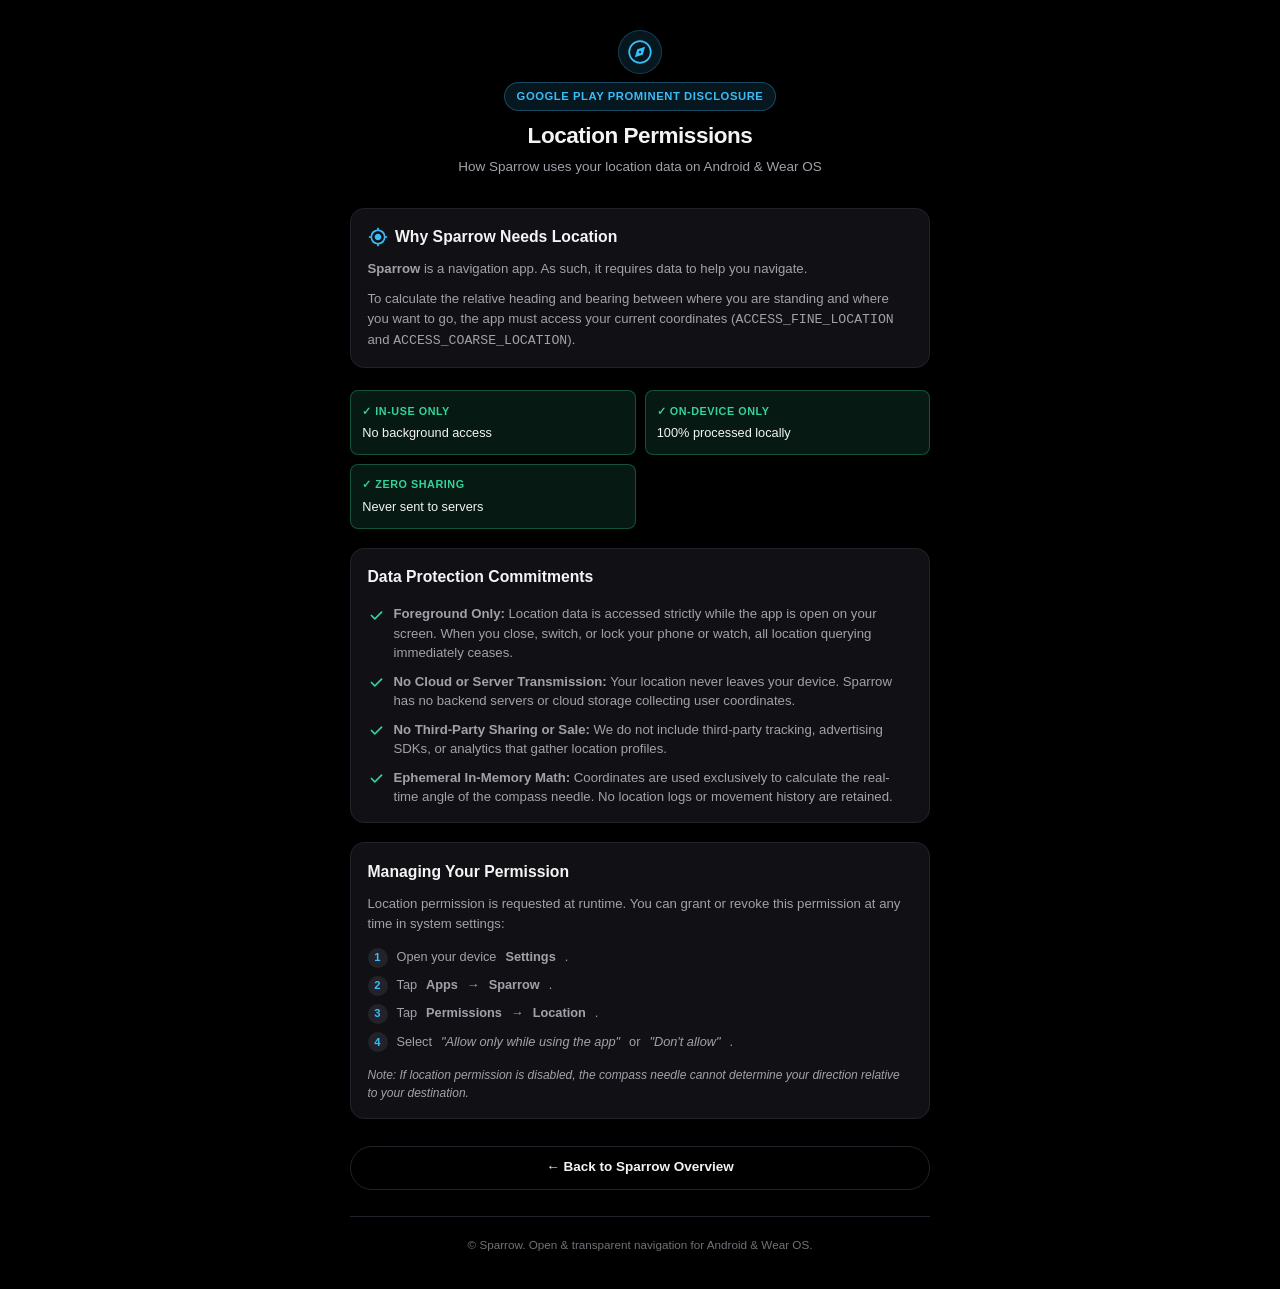
==== permissions.html @ 3d713e50 "permissions" ====
<!DOCTYPE html>
<html lang="en">

<head>
  <meta charset="UTF-8">
  <meta name="viewport" content="width=device-width, initial-scale=1.0, viewport-fit=cover">
  <meta name="description"
    content="Sparrow App - Location Permissions & Prominent Privacy Disclosure for Android & Wear OS.">
  <meta name="theme-color" content="#000000">
  <title>Sparrow - Location Permission & Privacy Disclosure</title>
  <link rel="stylesheet" href="css/style.css">
</head>

<body>

  <main class="container">
    <!-- Header -->
    <header class="header">
      <div class="brand-icon" aria-label="Sparrow Compass Icon">
        <!-- Google Material Icon: explore (compass) -->
        <svg xmlns="http://www.w3.org/2000/svg" viewBox="0 -960 960 960" fill="currentColor">
          <path d="m303-303 270-83 83-270-270 83-83 270Zm176.76-137q-16.76 0-28.26-11.74-11.5-11.73-11.5-28.5 0-16.76 11.74-28.26 11.73-11.5 28.5-11.5 16.76 0 28.26 11.74 11.5 11.73 11.5 28.5 0 16.76-11.74 28.26-11.73 11.5-28.5 11.5Zm.51 360q-82.74 0-155.5-31.5Q252-143 197.5-197.5t-86-127.34Q80-397.68 80-480.5t31.5-155.66Q143-709 197.5-763t127.34-85.5Q397.68-880 480.5-880t155.66 31.5Q709-817 763-763t85.5 127Q880-563 880-480.27q0 82.74-31.5 155.5Q817-252 763-197.68q-54 54.31-127 86Q563-80 480.27-80Zm.22-60Q622-140 721-239.49q99-99.48 99-241Q820-622 721-721t-240.51-99q-141.52 0-241 99Q140-622 140-480.49q0 141.52 99.49 241 99.48 99.49 241 99.49ZM480-480Z"/>
        </svg>
      </div>
      <div class="prominent-badge">Google Play Prominent Disclosure</div>
      <h1 class="app-title">Location Permissions</h1>
      <p class="app-tagline">How Sparrow uses your location data on Android &amp; Wear&nbsp;OS</p>
    </header>

    <!-- Core Purpose Card -->
    <section class="card" aria-labelledby="purpose-heading">
      <h2 id="purpose-heading" class="card-title">
        <span class="card-title-icon">
          <!-- Compass Target Icon -->
          <svg xmlns="http://www.w3.org/2000/svg" viewBox="0 0 24 24" fill="currentColor">
            <path
              d="M12 8c-2.21 0-4 1.79-4 4s1.79 4 4 4 4-1.79 4-4-1.79-4-4-4zm8.94 3A8.994 8.994 0 0 0 13 3.06V1h-2v2.06A8.994 8.994 0 0 0 3.06 11H1v2h2.06A8.994 8.994 0 0 0 11 20.94V23h2v-2.06A8.994 8.994 0 0 0 20.94 13H23v-2h-2.06zM12 19c-3.87 0-7-3.13-7-7s3.13-7 7-7 7 3.13 7 7-3.13 7-7 7z" />
          </svg>
        </span>
        Why Sparrow Needs Location
      </h2>
      <p class="card-desc">
        <strong>Sparrow</strong> is a navigation app. As such, it requires data to help you navigate.
      </p>
      <p class="card-desc">
        To calculate the relative heading and bearing between where you are standing and where you want to go, the app
        must access your current coordinates (<code>ACCESS_FINE_LOCATION</code> and
        <code>ACCESS_COARSE_LOCATION</code>).
      </p>
    </section>

    <!-- Key Guarantees Pills -->
    <section class="pills-grid" aria-label="Key Privacy Guarantees">
      <div class="pill-card highlight-green">
        <span class="pill-label">✓ In-Use Only</span>
        <span class="pill-value">No background access</span>
      </div>
      <div class="pill-card highlight-green">
        <span class="pill-label">✓ On-Device Only</span>
        <span class="pill-value">100% processed locally</span>
      </div>
      <div class="pill-card highlight-green">
        <span class="pill-label">✓ Zero Sharing</span>
        <span class="pill-value">Never sent to servers</span>
      </div>
    </section>

    <!-- Privacy & Usage Commitments -->
    <section class="card" aria-labelledby="disclosure-heading">
      <h2 id="disclosure-heading" class="card-title">Data Protection Commitments</h2>
      <ul class="policy-list">
        <li class="policy-item">
          <span class="bullet-check">
            <svg xmlns="http://www.w3.org/2000/svg" viewBox="0 0 20 20" fill="currentColor">
              <path fill-rule="evenodd"
                d="M16.707 5.293a1 1 0 010 1.414l-8 8a1 1 0 01-1.414 0l-4-4a1 1 0 011.414-1.414L8 12.586l7.293-7.293a1 1 0 011.414 0z"
                clip-rule="evenodd" />
            </svg>
          </span>
          <div>
            <strong>Foreground Only:</strong> Location data is accessed strictly while the app is open on your screen.
            When you close, switch, or lock your phone or watch, all location querying immediately ceases.
          </div>
        </li>
        <li class="policy-item">
          <span class="bullet-check">
            <svg xmlns="http://www.w3.org/2000/svg" viewBox="0 0 20 20" fill="currentColor">
              <path fill-rule="evenodd"
                d="M16.707 5.293a1 1 0 010 1.414l-8 8a1 1 0 01-1.414 0l-4-4a1 1 0 011.414-1.414L8 12.586l7.293-7.293a1 1 0 011.414 0z"
                clip-rule="evenodd" />
            </svg>
          </span>
          <div>
            <strong>No Cloud or Server Transmission:</strong> Your location never leaves your device. Sparrow has no
            backend servers or cloud storage collecting user coordinates.
          </div>
        </li>
        <li class="policy-item">
          <span class="bullet-check">
            <svg xmlns="http://www.w3.org/2000/svg" viewBox="0 0 20 20" fill="currentColor">
              <path fill-rule="evenodd"
                d="M16.707 5.293a1 1 0 010 1.414l-8 8a1 1 0 01-1.414 0l-4-4a1 1 0 011.414-1.414L8 12.586l7.293-7.293a1 1 0 011.414 0z"
                clip-rule="evenodd" />
            </svg>
          </span>
          <div>
            <strong>No Third-Party Sharing or Sale:</strong> We do not include third-party tracking, advertising SDKs,
            or analytics that gather location profiles.
          </div>
        </li>
        <li class="policy-item">
          <span class="bullet-check">
            <svg xmlns="http://www.w3.org/2000/svg" viewBox="0 0 20 20" fill="currentColor">
              <path fill-rule="evenodd"
                d="M16.707 5.293a1 1 0 010 1.414l-8 8a1 1 0 01-1.414 0l-4-4a1 1 0 011.414-1.414L8 12.586l7.293-7.293a1 1 0 011.414 0z"
                clip-rule="evenodd" />
            </svg>
          </span>
          <div>
            <strong>Ephemeral In-Memory Math:</strong> Coordinates are used exclusively to calculate the real-time angle
            of the compass needle. No location logs or movement history are retained.
          </div>
        </li>
      </ul>
    </section>

    <!-- How to Manage / Revoke -->
    <section class="card" aria-labelledby="manage-heading">
      <h2 id="manage-heading" class="card-title">Managing Your Permission</h2>
      <p class="card-desc">
        Location permission is requested at runtime. You can grant or revoke this permission at any time in system
        settings:
      </p>

      <ol class="step-list">
        <li class="step-item">Open your device <strong>Settings</strong>.</li>
        <li class="step-item">Tap <strong>Apps</strong> &rarr; <strong>Sparrow</strong>.</li>
        <li class="step-item">Tap <strong>Permissions</strong> &rarr; <strong>Location</strong>.</li>
        <li class="step-item">Select <em>"Allow only while using the app"</em> or <em>"Don't allow"</em>.</li>
      </ol>
      <p class="card-desc" style="font-size: 0.8rem; margin-top: 0.25rem;">
        <em>Note: If location permission is disabled, the compass needle cannot determine your direction relative to
          your destination.</em>
      </p>
    </section>

    <!-- Navigation / Actions -->
    <nav class="nav-links" aria-label="Page Navigation">
      <a href="index.html" class="btn btn-secondary">
        &larr; Back to Sparrow Overview
      </a>
    </nav>

    <!-- Footer -->
    <footer class="footer">
      <p>&copy; Sparrow. Open &amp; transparent navigation for Android &amp; Wear&nbsp;OS.</p>
    </footer>
  </main>

</body>

</html>
---- css/style.css ----
/* ==========================================================================
   Sparrow - Minimalist, AMOLED & Wear OS Optimized Stylesheet
   Designed for high legibility on round smartwatches and standard viewports.
   ========================================================================== */

:root {
  --bg-color: #000000;
  --surface-color: #111115;
  --surface-border: #22222a;
  --text-primary: #f4f4f5;
  --text-secondary: #a1a1aa;
  --text-muted: #71717a;
  
  --accent-cyan: #38bdf8;
  --accent-cyan-bg: rgba(56, 189, 248, 0.12);
  --accent-emerald: #34d399;
  --accent-emerald-bg: rgba(52, 211, 153, 0.12);
  --accent-amber: #fbbf24;
  --accent-amber-bg: rgba(251, 191, 36, 0.12);
  
  --font-family: -apple-system, BlinkMacSystemFont, "Segoe UI", Roboto, "Helvetica Neue", Arial, sans-serif;
  --radius-sm: 8px;
  --radius-md: 14px;
  --radius-full: 9999px;
  
  --safe-padding-x: 1.25rem;
  --safe-padding-y: 1.5rem;
}

*, *::before, *::after {
  box-sizing: border-box;
  margin: 0;
  padding: 0;
}

html {
  background-color: var(--bg-color);
  color: var(--text-primary);
  font-family: var(--font-family);
  font-size: 15px;
  line-height: 1.55;
  -webkit-text-size-adjust: 100%;
  text-rendering: optimizeLegibility;
  scroll-behavior: smooth;
}

body {
  min-height: 100vh;
  display: flex;
  flex-direction: column;
  align-items: center;
  justify-content: flex-start;
  background-color: var(--bg-color);
  padding: var(--safe-padding-y) var(--safe-padding-x);
}

/* Container */
.container {
  width: 100%;
  max-width: 580px;
  margin: 0 auto;
  display: flex;
  flex-direction: column;
  gap: 1.25rem;
}

/* Header & Brand */
.header {
  text-align: center;
  display: flex;
  flex-direction: column;
  align-items: center;
  padding: 0.5rem 0 0.75rem;
}

.brand-icon {
  width: 44px;
  height: 44px;
  color: var(--accent-cyan);
  display: flex;
  align-items: center;
  justify-content: center;
  margin-bottom: 0.5rem;
  background: var(--accent-cyan-bg);
  border-radius: var(--radius-full);
  border: 1px solid rgba(56, 189, 248, 0.25);
}

.brand-icon svg {
  width: 28px;
  height: 28px;
}

.app-title {
  font-size: 1.5rem;
  font-weight: 700;
  letter-spacing: -0.02em;
  color: var(--text-primary);
}

.app-tagline {
  font-size: 0.9rem;
  color: var(--text-secondary);
  margin-top: 0.2rem;
}

/* Prominent Summary Box */
.prominent-badge {
  display: inline-flex;
  align-items: center;
  gap: 0.4rem;
  padding: 0.35rem 0.75rem;
  border-radius: var(--radius-full);
  font-size: 0.75rem;
  font-weight: 600;
  text-transform: uppercase;
  letter-spacing: 0.05em;
  background: var(--accent-cyan-bg);
  color: var(--accent-cyan);
  border: 1px solid rgba(56, 189, 248, 0.3);
  margin-bottom: 0.5rem;
}

/* Cards */
.card {
  background: var(--surface-color);
  border: 1px solid var(--surface-border);
  border-radius: var(--radius-md);
  padding: 1.1rem;
  display: flex;
  flex-direction: column;
  gap: 0.65rem;
}

.card-title {
  font-size: 1.05rem;
  font-weight: 600;
  display: flex;
  align-items: center;
  gap: 0.5rem;
  color: var(--text-primary);
}

.card-title-icon {
  display: inline-flex;
  color: var(--accent-cyan);
}

.card-title-icon svg {
  width: 20px;
  height: 20px;
}

.card-desc {
  font-size: 0.88rem;
  color: var(--text-secondary);
  line-height: 1.5;
}

/* Highlights Grid & Pills */
.pills-grid {
  display: grid;
  grid-template-columns: 1fr;
  gap: 0.6rem;
  margin-top: 0.25rem;
}

@media (min-width: 440px) {
  .pills-grid {
    grid-template-columns: 1fr 1fr;
  }
}

.pill-card {
  background: rgba(255, 255, 255, 0.03);
  border: 1px solid var(--surface-border);
  border-radius: var(--radius-sm);
  padding: 0.75rem;
  display: flex;
  flex-direction: column;
  gap: 0.25rem;
}

.pill-card.highlight-green {
  border-color: rgba(52, 211, 153, 0.3);
  background: var(--accent-emerald-bg);
}

.pill-label {
  font-size: 0.72rem;
  font-weight: 700;
  text-transform: uppercase;
  letter-spacing: 0.05em;
  color: var(--accent-emerald);
}

.pill-value {
  font-size: 0.85rem;
  font-weight: 500;
  color: var(--text-primary);
}

/* Detailed List */
.policy-list {
  list-style: none;
  display: flex;
  flex-direction: column;
  gap: 0.65rem;
  margin-top: 0.35rem;
}

.policy-item {
  display: flex;
  align-items: flex-start;
  gap: 0.6rem;
  font-size: 0.88rem;
  color: var(--text-secondary);
  line-height: 1.45;
}

.bullet-check {
  display: inline-flex;
  align-items: center;
  justify-content: center;
  color: var(--accent-emerald);
  flex-shrink: 0;
  margin-top: 0.15rem;
}

.bullet-check svg {
  width: 17px;
  height: 17px;
}

/* Step list */
.step-list {
  list-style: none;
  counter-reset: steps;
  display: flex;
  flex-direction: column;
  gap: 0.5rem;
  margin-top: 0.25rem;
}

.step-item {
  counter-increment: steps;
  display: flex;
  align-items: baseline;
  gap: 0.6rem;
  font-size: 0.85rem;
  color: var(--text-secondary);
}

.step-item::before {
  content: counter(steps);
  background: var(--surface-border);
  color: var(--accent-cyan);
  font-size: 0.75rem;
  font-weight: 700;
  width: 20px;
  height: 20px;
  border-radius: var(--radius-full);
  display: inline-flex;
  align-items: center;
  justify-content: center;
  flex-shrink: 0;
}

/* Navigation & Action Links */
.nav-links {
  display: flex;
  flex-direction: column;
  gap: 0.5rem;
  margin-top: 0.5rem;
}

.btn {
  display: inline-flex;
  align-items: center;
  justify-content: center;
  gap: 0.5rem;
  min-height: 44px;
  padding: 0.65rem 1.25rem;
  border-radius: var(--radius-full);
  font-size: 0.9rem;
  font-weight: 600;
  text-decoration: none;
  transition: background-color 0.15s ease, border-color 0.15s ease, color 0.15s ease;
  cursor: pointer;
}

.btn-primary {
  background: var(--accent-cyan);
  color: #041017;
  border: 1px solid var(--accent-cyan);
}

.btn-primary:hover, .btn-primary:active {
  background: #7dd3fc;
  border-color: #7dd3fc;
}

.btn-secondary {
  background: transparent;
  color: var(--text-primary);
  border: 1px solid var(--surface-border);
}

.btn-secondary:hover, .btn-secondary:active {
  background: var(--surface-color);
  border-color: var(--text-muted);
}

/* Footer */
.footer {
  text-align: center;
  font-size: 0.78rem;
  color: var(--text-muted);
  padding: 1.25rem 0 1rem;
  border-top: 1px solid var(--surface-border);
  margin-top: 0.5rem;
}

.footer a {
  color: var(--text-secondary);
  text-decoration: underline;
  text-underline-offset: 2px;
}

/* ==========================================================================
   Wear OS & Circular Watch Displays Optimization
   Applies when viewport is circular or very compact (e.g. smartwatch).
   ========================================================================== */

@media (shape: round), (max-width: 380px) {
  :root {
    --safe-padding-x: 10%;
    --safe-padding-y: 12%;
  }

  body {
    padding: var(--safe-padding-y) var(--safe-padding-x);
    font-size: 13.5px;
  }

  .container {
    max-width: 100%;
    gap: 0.9rem;
  }

  .header {
    padding-top: 1rem;
  }

  .app-title {
    font-size: 1.25rem;
  }

  .brand-icon {
    width: 36px;
    height: 36px;
    margin-bottom: 0.35rem;
  }

  .brand-icon svg {
    width: 22px;
    height: 22px;
  }

  .card {
    padding: 0.85rem;
    gap: 0.5rem;
    border-radius: var(--radius-sm);
  }

  .card-title {
    font-size: 0.95rem;
  }

  .card-desc, .policy-item, .step-item {
    font-size: 0.82rem;
  }

  .pill-card {
    padding: 0.6rem;
  }

  .pill-value {
    font-size: 0.8rem;
  }

  .footer {
    padding-bottom: 2rem;
  }
}
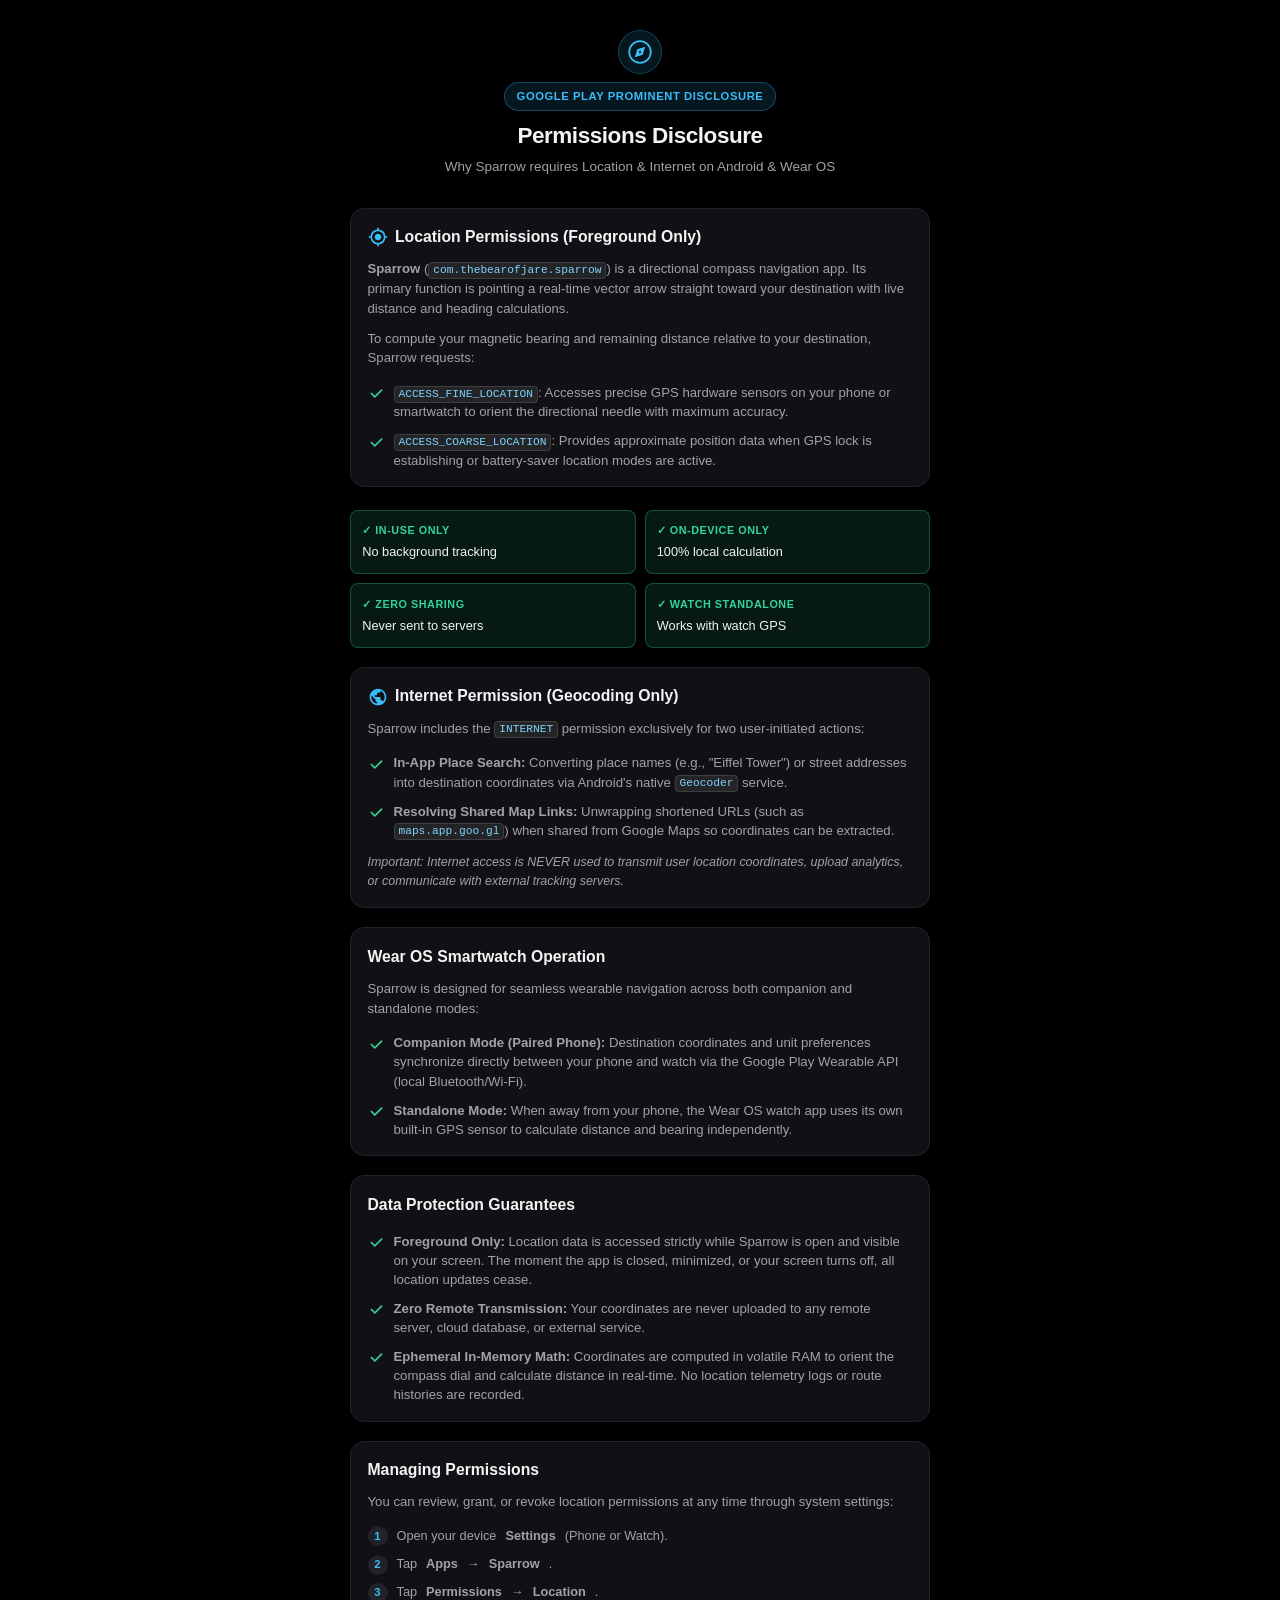
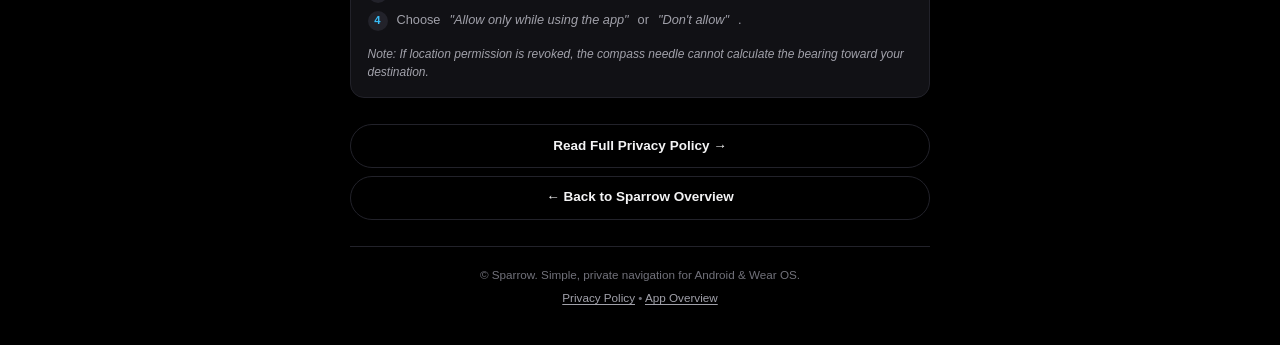
==== commit e3d30e0e: "privacy policy" ====
--- a/permissions.html
+++ b/permissions.html
@@ -5,9 +5,9 @@
   <meta charset="UTF-8">
   <meta name="viewport" content="width=device-width, initial-scale=1.0, viewport-fit=cover">
   <meta name="description"
-    content="Sparrow App - Location Permissions & Prominent Privacy Disclosure for Android & Wear OS.">
+    content="Sparrow App - Location & Internet Permissions Disclosure for Android and Wear OS in compliance with Google Play Developer Policies.">
   <meta name="theme-color" content="#000000">
-  <title>Sparrow - Location Permission & Privacy Disclosure</title>
+  <title>Sparrow - Permissions Disclosure</title>
   <link rel="stylesheet" href="css/style.css">
 </head>
 
@@ -19,15 +19,16 @@
       <div class="brand-icon" aria-label="Sparrow Compass Icon">
         <!-- Google Material Icon: explore (compass) -->
         <svg xmlns="http://www.w3.org/2000/svg" viewBox="0 -960 960 960" fill="currentColor">
-          <path d="m303-303 270-83 83-270-270 83-83 270Zm176.76-137q-16.76 0-28.26-11.74-11.5-11.73-11.5-28.5 0-16.76 11.74-28.26 11.73-11.5 28.5-11.5 16.76 0 28.26 11.74 11.5 11.73 11.5 28.5 0 16.76-11.74 28.26-11.73 11.5-28.5 11.5Zm.51 360q-82.74 0-155.5-31.5Q252-143 197.5-197.5t-86-127.34Q80-397.68 80-480.5t31.5-155.66Q143-709 197.5-763t127.34-85.5Q397.68-880 480.5-880t155.66 31.5Q709-817 763-763t85.5 127Q880-563 880-480.27q0 82.74-31.5 155.5Q817-252 763-197.68q-54 54.31-127 86Q563-80 480.27-80Zm.22-60Q622-140 721-239.49q99-99.48 99-241Q820-622 721-721t-240.51-99q-141.52 0-241 99Q140-622 140-480.49q0 141.52 99.49 241 99.48 99.49 241 99.49ZM480-480Z"/>
+          <path
+            d="m303-303 270-83 83-270-270 83-83 270Zm176.76-137q-16.76 0-28.26-11.74-11.5-11.73-11.5-28.5 0-16.76 11.74-28.26 11.73-11.5 28.5-11.5 16.76 0 28.26 11.74 11.5 11.73 11.5 28.5 0 16.76-11.74 28.26-11.73 11.5-28.5 11.5Zm.51 360q-82.74 0-155.5-31.5Q252-143 197.5-197.5t-86-127.34Q80-397.68 80-480.5t31.5-155.66Q143-709 197.5-763t127.34-85.5Q397.68-880 480.5-880t155.66 31.5Q709-817 763-763t85.5 127Q880-563 880-480.27q0 82.74-31.5 155.5Q817-252 763-197.68q-54 54.31-127 86Q563-80 480.27-80Zm.22-60Q622-140 721-239.49q99-99.48 99-241Q820-622 721-721t-240.51-99q-141.52 0-241 99Q140-622 140-480.49q0 141.52 99.49 241 99.48 99.49 241 99.49ZM480-480Z" />
         </svg>
       </div>
       <div class="prominent-badge">Google Play Prominent Disclosure</div>
-      <h1 class="app-title">Location Permissions</h1>
-      <p class="app-tagline">How Sparrow uses your location data on Android &amp; Wear&nbsp;OS</p>
+      <h1 class="app-title">Permissions Disclosure</h1>
+      <p class="app-tagline">Why Sparrow requires Location &amp; Internet on Android &amp; Wear&nbsp;OS</p>
     </header>
 
-    <!-- Core Purpose Card -->
+    <!-- Core Location Purpose Card -->
     <section class="card" aria-labelledby="purpose-heading">
       <h2 id="purpose-heading" class="card-title">
         <span class="card-title-icon">
@@ -37,115 +38,221 @@
               d="M12 8c-2.21 0-4 1.79-4 4s1.79 4 4 4 4-1.79 4-4-1.79-4-4-4zm8.94 3A8.994 8.994 0 0 0 13 3.06V1h-2v2.06A8.994 8.994 0 0 0 3.06 11H1v2h2.06A8.994 8.994 0 0 0 11 20.94V23h2v-2.06A8.994 8.994 0 0 0 20.94 13H23v-2h-2.06zM12 19c-3.87 0-7-3.13-7-7s3.13-7 7-7 7 3.13 7 7-3.13 7-7 7z" />
           </svg>
         </span>
-        Why Sparrow Needs Location
+        Location Permissions (Foreground Only)
       </h2>
       <p class="card-desc">
-        <strong>Sparrow</strong> is a navigation app. As such, it requires data to help you navigate.
-      </p>
-      <p class="card-desc">
-        To calculate the relative heading and bearing between where you are standing and where you want to go, the app
-        must access your current coordinates (<code>ACCESS_FINE_LOCATION</code> and
-        <code>ACCESS_COARSE_LOCATION</code>).
-      </p>
+        <strong>Sparrow</strong> (<code>com.thebearofjare.sparrow</code>) is a directional compass navigation app. Its
+        primary function is pointing a real-time vector arrow straight toward your destination with live distance and
+        heading calculations.
+      </p>
+      <p class="card-desc">
+        To compute your magnetic bearing and remaining distance relative to your destination, Sparrow requests:
+      </p>
+      <ul class="policy-list">
+        <li class="policy-item">
+          <span class="bullet-check">
+            <svg xmlns="http://www.w3.org/2000/svg" viewBox="0 0 20 20" fill="currentColor">
+              <path fill-rule="evenodd"
+                d="M16.707 5.293a1 1 0 010 1.414l-8 8a1 1 0 01-1.414 0l-4-4a1 1 0 011.414-1.414L8 12.586l7.293-7.293a1 1 0 011.414 0z"
+                clip-rule="evenodd" />
+            </svg>
+          </span>
+          <div>
+            <code>ACCESS_FINE_LOCATION</code>: Accesses precise GPS hardware sensors on your phone or smartwatch to
+            orient the directional needle with maximum accuracy.
+          </div>
+        </li>
+        <li class="policy-item">
+          <span class="bullet-check">
+            <svg xmlns="http://www.w3.org/2000/svg" viewBox="0 0 20 20" fill="currentColor">
+              <path fill-rule="evenodd"
+                d="M16.707 5.293a1 1 0 010 1.414l-8 8a1 1 0 01-1.414 0l-4-4a1 1 0 011.414-1.414L8 12.586l7.293-7.293a1 1 0 011.414 0z"
+                clip-rule="evenodd" />
+            </svg>
+          </span>
+          <div>
+            <code>ACCESS_COARSE_LOCATION</code>: Provides approximate position data when GPS lock is establishing or
+            battery-saver location modes are active.
+          </div>
+        </li>
+      </ul>
     </section>
 
     <!-- Key Guarantees Pills -->
     <section class="pills-grid" aria-label="Key Privacy Guarantees">
       <div class="pill-card highlight-green">
         <span class="pill-label">✓ In-Use Only</span>
-        <span class="pill-value">No background access</span>
+        <span class="pill-value">No background tracking</span>
       </div>
       <div class="pill-card highlight-green">
         <span class="pill-label">✓ On-Device Only</span>
-        <span class="pill-value">100% processed locally</span>
+        <span class="pill-value">100% local calculation</span>
       </div>
       <div class="pill-card highlight-green">
         <span class="pill-label">✓ Zero Sharing</span>
         <span class="pill-value">Never sent to servers</span>
       </div>
-    </section>
-
-    <!-- Privacy & Usage Commitments -->
-    <section class="card" aria-labelledby="disclosure-heading">
-      <h2 id="disclosure-heading" class="card-title">Data Protection Commitments</h2>
-      <ul class="policy-list">
-        <li class="policy-item">
-          <span class="bullet-check">
-            <svg xmlns="http://www.w3.org/2000/svg" viewBox="0 0 20 20" fill="currentColor">
-              <path fill-rule="evenodd"
-                d="M16.707 5.293a1 1 0 010 1.414l-8 8a1 1 0 01-1.414 0l-4-4a1 1 0 011.414-1.414L8 12.586l7.293-7.293a1 1 0 011.414 0z"
-                clip-rule="evenodd" />
-            </svg>
-          </span>
-          <div>
-            <strong>Foreground Only:</strong> Location data is accessed strictly while the app is open on your screen.
-            When you close, switch, or lock your phone or watch, all location querying immediately ceases.
-          </div>
-        </li>
-        <li class="policy-item">
-          <span class="bullet-check">
-            <svg xmlns="http://www.w3.org/2000/svg" viewBox="0 0 20 20" fill="currentColor">
-              <path fill-rule="evenodd"
-                d="M16.707 5.293a1 1 0 010 1.414l-8 8a1 1 0 01-1.414 0l-4-4a1 1 0 011.414-1.414L8 12.586l7.293-7.293a1 1 0 011.414 0z"
-                clip-rule="evenodd" />
-            </svg>
-          </span>
-          <div>
-            <strong>No Cloud or Server Transmission:</strong> Your location never leaves your device. Sparrow has no
-            backend servers or cloud storage collecting user coordinates.
-          </div>
-        </li>
-        <li class="policy-item">
-          <span class="bullet-check">
-            <svg xmlns="http://www.w3.org/2000/svg" viewBox="0 0 20 20" fill="currentColor">
-              <path fill-rule="evenodd"
-                d="M16.707 5.293a1 1 0 010 1.414l-8 8a1 1 0 01-1.414 0l-4-4a1 1 0 011.414-1.414L8 12.586l7.293-7.293a1 1 0 011.414 0z"
-                clip-rule="evenodd" />
-            </svg>
-          </span>
-          <div>
-            <strong>No Third-Party Sharing or Sale:</strong> We do not include third-party tracking, advertising SDKs,
-            or analytics that gather location profiles.
-          </div>
-        </li>
-        <li class="policy-item">
-          <span class="bullet-check">
-            <svg xmlns="http://www.w3.org/2000/svg" viewBox="0 0 20 20" fill="currentColor">
-              <path fill-rule="evenodd"
-                d="M16.707 5.293a1 1 0 010 1.414l-8 8a1 1 0 01-1.414 0l-4-4a1 1 0 011.414-1.414L8 12.586l7.293-7.293a1 1 0 011.414 0z"
-                clip-rule="evenodd" />
-            </svg>
-          </span>
-          <div>
-            <strong>Ephemeral In-Memory Math:</strong> Coordinates are used exclusively to calculate the real-time angle
-            of the compass needle. No location logs or movement history are retained.
-          </div>
-        </li>
-      </ul>
-    </section>
-
-    <!-- How to Manage / Revoke -->
+      <div class="pill-card highlight-green">
+        <span class="pill-label">✓ Watch Standalone</span>
+        <span class="pill-value">Works with watch GPS</span>
+      </div>
+    </section>
+
+    <!-- Internet Permission Disclosure -->
+    <section class="card" aria-labelledby="internet-heading">
+      <h2 id="internet-heading" class="card-title">
+        <span class="card-title-icon">
+          <!-- Globe / Search Icon -->
+          <svg xmlns="http://www.w3.org/2000/svg" viewBox="0 0 24 24" fill="currentColor">
+            <path
+              d="M12 2C6.48 2 2 6.48 2 12s4.48 10 10 10 10-4.48 10-10S17.52 2 12 2zm-1 17.93c-3.95-.49-7-3.85-7-7.93 0-.62.08-1.21.21-1.79L9 15v1c0 1.1.9 2 2 2v1.93zm6.9-2.54c-.26-.81-1-1.39-1.9-1.39h-1v-3c0-.55-.45-1-1-1H8v-2h2c.55 0 1-.45 1-1V7h2c1.1 0 2-.9 2-2v-.41c2.93 1.19 5 4.06 5 7.41 0 2.08-.8 3.97-2.1 5.39z" />
+          </svg>
+        </span>
+        Internet Permission (Geocoding Only)
+      </h2>
+      <p class="card-desc">
+        Sparrow includes the <code>INTERNET</code> permission exclusively for two user-initiated actions:
+      </p>
+      <ul class="policy-list">
+        <li class="policy-item">
+          <span class="bullet-check">
+            <svg xmlns="http://www.w3.org/2000/svg" viewBox="0 0 20 20" fill="currentColor">
+              <path fill-rule="evenodd"
+                d="M16.707 5.293a1 1 0 010 1.414l-8 8a1 1 0 01-1.414 0l-4-4a1 1 0 011.414-1.414L8 12.586l7.293-7.293a1 1 0 011.414 0z"
+                clip-rule="evenodd" />
+            </svg>
+          </span>
+          <div>
+            <strong>In-App Place Search:</strong> Converting place names (e.g., "Eiffel Tower") or street addresses into
+            destination coordinates via Android's native <code>Geocoder</code> service.
+          </div>
+        </li>
+        <li class="policy-item">
+          <span class="bullet-check">
+            <svg xmlns="http://www.w3.org/2000/svg" viewBox="0 0 20 20" fill="currentColor">
+              <path fill-rule="evenodd"
+                d="M16.707 5.293a1 1 0 010 1.414l-8 8a1 1 0 01-1.414 0l-4-4a1 1 0 011.414-1.414L8 12.586l7.293-7.293a1 1 0 011.414 0z"
+                clip-rule="evenodd" />
+            </svg>
+          </span>
+          <div>
+            <strong>Resolving Shared Map Links:</strong> Unwrapping shortened URLs (such as <code>maps.app.goo.gl</code>)
+            when shared from Google Maps so coordinates can be extracted.
+          </div>
+        </li>
+      </ul>
+      <p class="card-desc" style="font-size: 0.83rem; margin-top: 0.25rem;">
+        <em>Important: Internet access is NEVER used to transmit user location coordinates, upload analytics, or
+          communicate with external tracking servers.</em>
+      </p>
+    </section>
+
+    <!-- Wear OS Operation -->
+    <section class="card" aria-labelledby="wearos-heading">
+      <h2 id="wearos-heading" class="card-title">Wear OS Smartwatch Operation</h2>
+      <p class="card-desc">
+        Sparrow is designed for seamless wearable navigation across both companion and standalone modes:
+      </p>
+      <ul class="policy-list">
+        <li class="policy-item">
+          <span class="bullet-check">
+            <svg xmlns="http://www.w3.org/2000/svg" viewBox="0 0 20 20" fill="currentColor">
+              <path fill-rule="evenodd"
+                d="M16.707 5.293a1 1 0 010 1.414l-8 8a1 1 0 01-1.414 0l-4-4a1 1 0 011.414-1.414L8 12.586l7.293-7.293a1 1 0 011.414 0z"
+                clip-rule="evenodd" />
+            </svg>
+          </span>
+          <div>
+            <strong>Companion Mode (Paired Phone):</strong> Destination coordinates and unit preferences synchronize
+            directly between your phone and watch via the Google Play Wearable API (local Bluetooth/Wi-Fi).
+          </div>
+        </li>
+        <li class="policy-item">
+          <span class="bullet-check">
+            <svg xmlns="http://www.w3.org/2000/svg" viewBox="0 0 20 20" fill="currentColor">
+              <path fill-rule="evenodd"
+                d="M16.707 5.293a1 1 0 010 1.414l-8 8a1 1 0 01-1.414 0l-4-4a1 1 0 011.414-1.414L8 12.586l7.293-7.293a1 1 0 011.414 0z"
+                clip-rule="evenodd" />
+            </svg>
+          </span>
+          <div>
+            <strong>Standalone Mode:</strong> When away from your phone, the Wear OS watch app uses its own built-in GPS
+            sensor to calculate distance and bearing independently.
+          </div>
+        </li>
+      </ul>
+    </section>
+
+    <!-- Privacy Commitments -->
+    <section class="card" aria-labelledby="commitments-heading">
+      <h2 id="commitments-heading" class="card-title">Data Protection Guarantees</h2>
+      <ul class="policy-list">
+        <li class="policy-item">
+          <span class="bullet-check">
+            <svg xmlns="http://www.w3.org/2000/svg" viewBox="0 0 20 20" fill="currentColor">
+              <path fill-rule="evenodd"
+                d="M16.707 5.293a1 1 0 010 1.414l-8 8a1 1 0 01-1.414 0l-4-4a1 1 0 011.414-1.414L8 12.586l7.293-7.293a1 1 0 011.414 0z"
+                clip-rule="evenodd" />
+            </svg>
+          </span>
+          <div>
+            <strong>Foreground Only:</strong> Location data is accessed strictly while Sparrow is open and visible on your
+            screen. The moment the app is closed, minimized, or your screen turns off, all location updates cease.
+          </div>
+        </li>
+        <li class="policy-item">
+          <span class="bullet-check">
+            <svg xmlns="http://www.w3.org/2000/svg" viewBox="0 0 20 20" fill="currentColor">
+              <path fill-rule="evenodd"
+                d="M16.707 5.293a1 1 0 010 1.414l-8 8a1 1 0 01-1.414 0l-4-4a1 1 0 011.414-1.414L8 12.586l7.293-7.293a1 1 0 011.414 0z"
+                clip-rule="evenodd" />
+            </svg>
+          </span>
+          <div>
+            <strong>Zero Remote Transmission:</strong> Your coordinates are never uploaded to any remote server, cloud
+            database, or external service.
+          </div>
+        </li>
+        <li class="policy-item">
+          <span class="bullet-check">
+            <svg xmlns="http://www.w3.org/2000/svg" viewBox="0 0 20 20" fill="currentColor">
+              <path fill-rule="evenodd"
+                d="M16.707 5.293a1 1 0 010 1.414l-8 8a1 1 0 01-1.414 0l-4-4a1 1 0 011.414-1.414L8 12.586l7.293-7.293a1 1 0 011.414 0z"
+                clip-rule="evenodd" />
+            </svg>
+          </span>
+          <div>
+            <strong>Ephemeral In-Memory Math:</strong> Coordinates are computed in volatile RAM to orient the compass dial
+            and calculate distance in real-time. No location telemetry logs or route histories are recorded.
+          </div>
+        </li>
+      </ul>
+    </section>
+
+    <!-- Managing Permissions -->
     <section class="card" aria-labelledby="manage-heading">
-      <h2 id="manage-heading" class="card-title">Managing Your Permission</h2>
-      <p class="card-desc">
-        Location permission is requested at runtime. You can grant or revoke this permission at any time in system
-        settings:
+      <h2 id="manage-heading" class="card-title">Managing Permissions</h2>
+      <p class="card-desc">
+        You can review, grant, or revoke location permissions at any time through system settings:
       </p>
 
       <ol class="step-list">
-        <li class="step-item">Open your device <strong>Settings</strong>.</li>
+        <li class="step-item">Open your device <strong>Settings</strong> (Phone or Watch).</li>
         <li class="step-item">Tap <strong>Apps</strong> &rarr; <strong>Sparrow</strong>.</li>
         <li class="step-item">Tap <strong>Permissions</strong> &rarr; <strong>Location</strong>.</li>
-        <li class="step-item">Select <em>"Allow only while using the app"</em> or <em>"Don't allow"</em>.</li>
+        <li class="step-item">Choose <em>"Allow only while using the app"</em> or <em>"Don't allow"</em>.</li>
       </ol>
       <p class="card-desc" style="font-size: 0.8rem; margin-top: 0.25rem;">
-        <em>Note: If location permission is disabled, the compass needle cannot determine your direction relative to
-          your destination.</em>
+        <em>Note: If location permission is revoked, the compass needle cannot calculate the bearing toward your
+          destination.</em>
       </p>
     </section>
 
     <!-- Navigation / Actions -->
     <nav class="nav-links" aria-label="Page Navigation">
+      <a href="privacy.html" class="btn btn-secondary">
+        Read Full Privacy Policy &rarr;
+      </a>
       <a href="index.html" class="btn btn-secondary">
         &larr; Back to Sparrow Overview
       </a>
@@ -153,7 +260,10 @@
 
     <!-- Footer -->
     <footer class="footer">
-      <p>&copy; Sparrow. Open &amp; transparent navigation for Android &amp; Wear&nbsp;OS.</p>
+      <p>&copy; Sparrow. Simple, private navigation for Android &amp; Wear&nbsp;OS.</p>
+      <p style="margin-top: 0.35rem;">
+        <a href="privacy.html">Privacy Policy</a> &bull; <a href="index.html">App Overview</a>
+      </p>
     </footer>
   </main>
 
--- a/css/style.css
+++ b/css/style.css
@@ -327,6 +327,108 @@
   text-underline-offset: 2px;
 }
 
+code {
+  font-family: ui-monospace, SFMono-Regular, Menlo, Monaco, Consolas, monospace;
+  font-size: 0.85em;
+  background: rgba(255, 255, 255, 0.08);
+  border: 1px solid rgba(255, 255, 255, 0.12);
+  padding: 0.12em 0.35em;
+  border-radius: 4px;
+  color: #7dd3fc;
+}
+
+/* Feature & Guide Elements */
+.feature-list {
+  display: flex;
+  flex-direction: column;
+  gap: 0.65rem;
+  margin-top: 0.25rem;
+}
+
+.feature-item {
+  display: flex;
+  flex-direction: column;
+  gap: 0.25rem;
+  background: rgba(255, 255, 255, 0.02);
+  border: 1px solid var(--surface-border);
+  border-radius: var(--radius-sm);
+  padding: 0.75rem;
+}
+
+.feature-title {
+  font-size: 0.92rem;
+  font-weight: 600;
+  color: var(--text-primary);
+  display: flex;
+  align-items: center;
+  gap: 0.4rem;
+}
+
+.feature-desc {
+  font-size: 0.83rem;
+  color: var(--text-secondary);
+  line-height: 1.45;
+}
+
+.use-cases-grid {
+  display: flex;
+  flex-direction: column;
+  gap: 0.6rem;
+  margin-top: 0.25rem;
+}
+
+.use-case-card {
+  background: rgba(255, 255, 255, 0.02);
+  border: 1px solid var(--surface-border);
+  border-radius: var(--radius-sm);
+  padding: 0.75rem;
+  display: flex;
+  flex-direction: column;
+  gap: 0.25rem;
+}
+
+.use-case-name {
+  font-size: 0.88rem;
+  font-weight: 600;
+  color: var(--accent-cyan);
+}
+
+.use-case-desc {
+  font-size: 0.82rem;
+  color: var(--text-secondary);
+  line-height: 1.4;
+}
+
+.specs-list {
+  display: flex;
+  flex-direction: column;
+  gap: 0.45rem;
+  margin-top: 0.25rem;
+}
+
+.spec-row {
+  display: flex;
+  justify-content: space-between;
+  align-items: baseline;
+  padding: 0.35rem 0;
+  border-bottom: 1px solid rgba(255, 255, 255, 0.05);
+  font-size: 0.84rem;
+}
+
+.spec-row:last-child {
+  border-bottom: none;
+}
+
+.spec-label {
+  color: var(--text-secondary);
+}
+
+.spec-value {
+  color: var(--text-primary);
+  font-weight: 500;
+  text-align: right;
+}
+
 /* ==========================================================================
    Wear OS & Circular Watch Displays Optimization
    Applies when viewport is circular or very compact (e.g. smartwatch).
